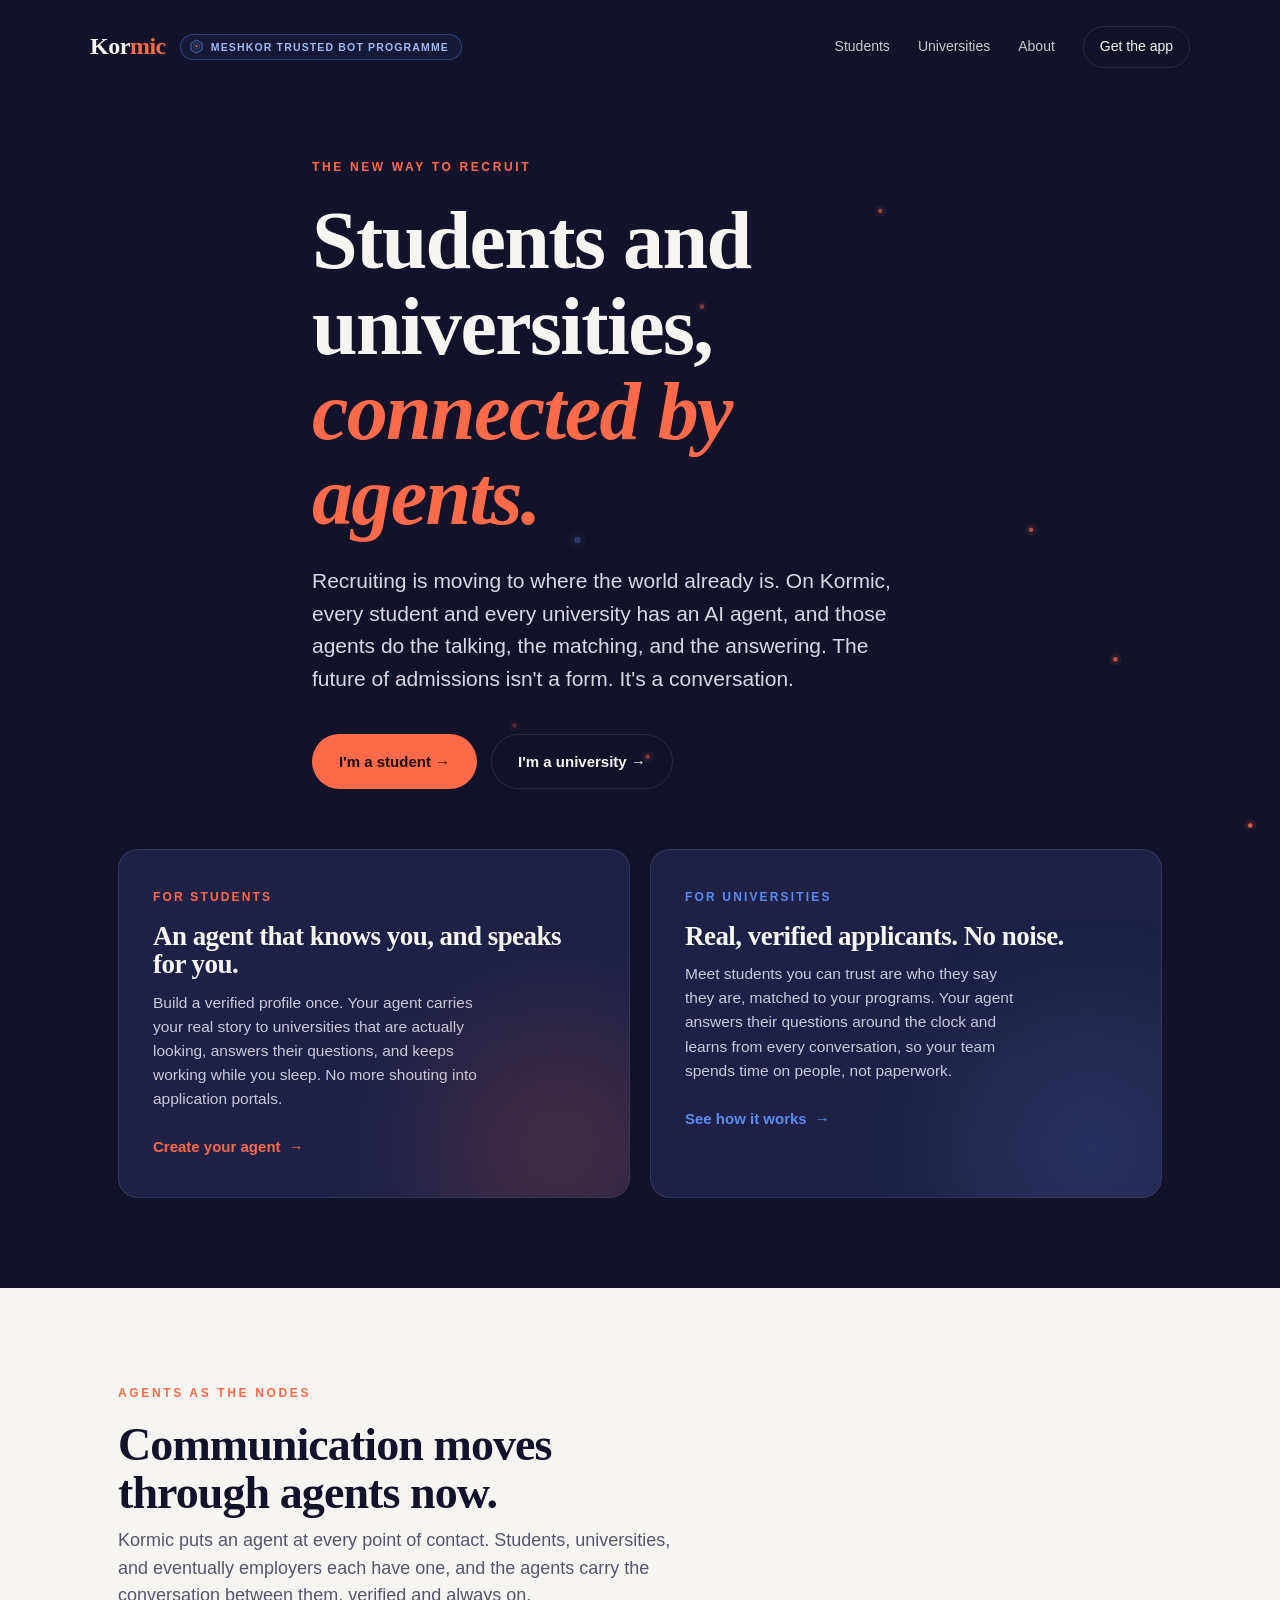
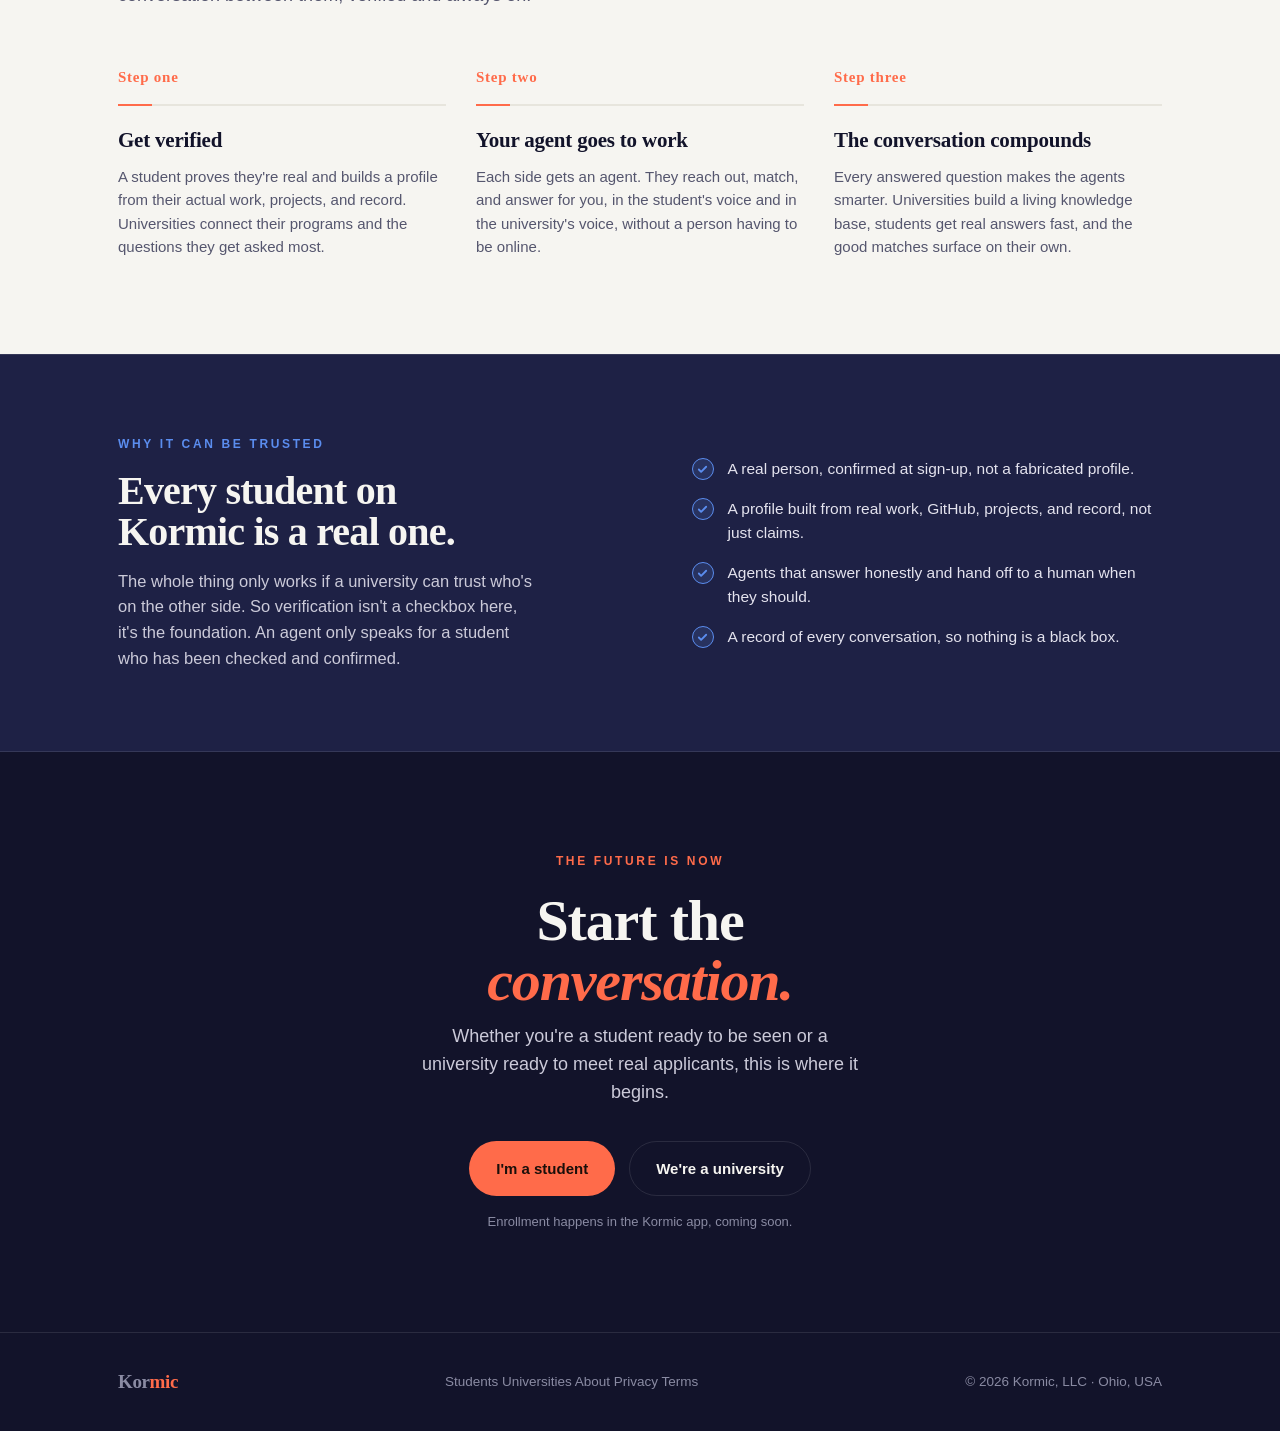
==== index.html @ 0c9975a6 "Initial commit" ====
<!DOCTYPE html>
<html lang="en">
<head>
<meta charset="UTF-8">
<meta name="viewport" content="width=device-width, initial-scale=1.0">
<title>Kormic — students and universities, connected by agents</title>
<style>
  :root{
    --ink:#12132A;        /* deep ink base */
    --ink-soft:#1E2145;
    --paper:#F6F5F1;      /* warm off-white */
    --paper-dim:#E7E5DD;
    --signal:#FF6B4A;     /* warm coral signal */
    --link:#5B8DEF;       /* connection blue */
    --mute:#8A8BA3;
    --line:rgba(255,255,255,.10);
    --maxw:1100px;
  }
  *{box-sizing:border-box;margin:0;padding:0}
  html{scroll-behavior:smooth}
  body{
    background:var(--ink);color:var(--paper);
    font-family:"Inter",-apple-system,BlinkMacSystemFont,"Segoe UI",Helvetica,Arial,sans-serif;
    line-height:1.55;-webkit-font-smoothing:antialiased;overflow-x:hidden;
  }
  .wrap{max-width:var(--maxw);margin:0 auto;padding:0 28px}
  a{color:inherit;text-decoration:none}

  /* ---- display type ---- */
  h1,h2,h3{font-family:"Fraunces","Georgia",serif;font-weight:600;letter-spacing:-.02em;line-height:1.04}
  .eyebrow{font-size:12px;letter-spacing:.22em;text-transform:uppercase;color:var(--signal);font-weight:600}

  /* ---- top bar ---- */
  header{position:relative;z-index:5}
  .bar{display:flex;align-items:center;justify-content:space-between;padding:26px 0}
  .logo{font-family:"Fraunces",serif;font-size:24px;font-weight:600;letter-spacing:-.02em}
  .logo b{color:var(--signal)}
  .logo-wrap{display:flex;flex-direction:column;gap:2px}
  .logo-tag{font-family:"Fraunces",serif;font-style:italic;font-size:11px;color:var(--mute);letter-spacing:.02em}
  .logo-tag b{color:#5B8DEF;font-weight:500}
  .nav{display:flex;gap:28px;align-items:center;font-size:14px;color:var(--paper)}
  .nav a{opacity:.8;transition:opacity .2s}
  .nav a:hover{opacity:1}
  .nav .pill{border:1px solid var(--line);padding:9px 16px;border-radius:100px;opacity:1}
  .nav .pill:hover{background:var(--ink-soft)}

  /* ---- hero ---- */
  .hero{position:relative;padding:64px 0 40px;min-height:76vh;display:flex;flex-direction:column;justify-content:center}
  .hero .eyebrow{margin-bottom:22px}
  .hero h1{font-size:clamp(40px,7vw,82px);max-width:16ch}
  .hero h1 .em{color:var(--signal);font-style:italic}
  .hero p.sub{margin-top:26px;font-size:clamp(17px,2.2vw,21px);max-width:52ch;color:#D8D7E4}
  .hero .actions{margin-top:38px;display:flex;gap:14px;flex-wrap:wrap}
  .btn{padding:15px 26px;border-radius:100px;font-size:15px;font-weight:600;cursor:pointer;border:1px solid transparent;transition:transform .15s,background .2s,border-color .2s;display:inline-flex;align-items:center;gap:10px}
  .btn:hover{transform:translateY(-2px)}
  .btn-signal{background:var(--signal);color:#1a0f0a}
  .btn-signal:hover{background:#ff7d5f}
  .btn-ghost{border-color:var(--line);color:var(--paper)}
  .btn-ghost:hover{background:var(--ink-soft)}

  /* ---- the signature: the connection canvas ---- */
  .stage{position:absolute;inset:0;z-index:0;pointer-events:none}
  #mesh{width:100%;height:100%;display:block}
  .hero .wrap{position:relative;z-index:2}
  /* fade the canvas behind text on the left */
  .hero::after{content:"";position:absolute;inset:0;z-index:1;
    background:linear-gradient(100deg,var(--ink) 30%,rgba(18,19,42,.5) 55%,rgba(18,19,42,.15) 100%)}

  /* ---- the two doors ---- */
  .doors{padding:20px 0 90px;position:relative;z-index:2}
  .doors-grid{display:grid;grid-template-columns:1fr 1fr;gap:20px}
  .door{background:var(--ink-soft);border:1px solid var(--line);border-radius:20px;padding:38px 34px;position:relative;overflow:hidden;transition:border-color .25s,transform .25s}
  .door:hover{transform:translateY(-4px)}
  .door.student:hover{border-color:var(--signal)}
  .door.uni:hover{border-color:var(--link)}
  .door .tag{font-size:12px;letter-spacing:.18em;text-transform:uppercase;font-weight:600;margin-bottom:16px}
  .door.student .tag{color:var(--signal)}
  .door.uni .tag{color:var(--link)}
  .door h3{font-size:27px;margin-bottom:12px}
  .door p{color:#CBCAD9;font-size:15.5px;max-width:40ch}
  .door .go{margin-top:24px;font-weight:600;font-size:15px;display:inline-flex;align-items:center;gap:8px}
  .door.student .go{color:var(--signal)}
  .door.uni .go{color:var(--link)}
  .door .go .arw{transition:transform .2s}
  .door:hover .go .arw{transform:translateX(5px)}
  .door .glow{position:absolute;width:220px;height:220px;border-radius:50%;filter:blur(70px);opacity:.20;right:-40px;bottom:-60px}
  .door.student .glow{background:var(--signal)}
  .door.uni .glow{background:var(--link)}

  /* ---- how it works ---- */
  .how{background:var(--paper);color:var(--ink);padding:96px 0}
  .how .eyebrow{color:var(--signal)}
  .how h2{font-size:clamp(30px,4.5vw,46px);margin:18px 0 10px;max-width:20ch}
  .how .lead{color:#55566E;font-size:18px;max-width:56ch;margin-bottom:56px}
  .steps{display:grid;grid-template-columns:repeat(3,1fr);gap:30px}
  .step{position:relative}
  .step .n{font-family:"Fraunces",serif;font-size:15px;color:var(--signal);font-weight:600;letter-spacing:.05em}
  .step .rule{height:2px;background:var(--paper-dim);margin:14px 0 18px;position:relative}
  .step .rule::before{content:"";position:absolute;left:0;top:0;height:2px;width:34px;background:var(--signal)}
  .step h4{font-family:"Fraunces",serif;font-size:21px;margin-bottom:9px;letter-spacing:-.01em}
  .step p{color:#55566E;font-size:15px}

  /* ---- verified band ---- */
  .band{background:var(--ink-soft);padding:80px 0;border-top:1px solid var(--line);border-bottom:1px solid var(--line)}
  .band-grid{display:grid;grid-template-columns:1.1fr 1fr;gap:56px;align-items:center}
  .band .eyebrow{color:var(--link)}
  .band h2{font-size:clamp(28px,4vw,40px);margin:16px 0 16px;max-width:18ch}
  .band p{color:#CBCAD9;font-size:16.5px;max-width:46ch}
  .checks{list-style:none;display:flex;flex-direction:column;gap:16px}
  .checks li{display:flex;gap:14px;align-items:flex-start;font-size:15.5px;color:#E4E3EE}
  .checks .dot{flex:none;width:22px;height:22px;border-radius:50%;background:rgba(91,141,239,.16);border:1px solid var(--link);display:grid;place-items:center;margin-top:1px}
  .checks .dot svg{width:11px;height:11px}

  /* ---- closing cta ---- */
  .close{padding:100px 0;text-align:center;position:relative;overflow:hidden}
  .close h2{font-size:clamp(32px,5.5vw,58px);max-width:18ch;margin:0 auto 12px}
  .close h2 .em{color:var(--signal);font-style:italic}
  .close p{color:#CBCAD9;font-size:18px;max-width:44ch;margin:0 auto 34px}
  .close .actions{display:flex;gap:14px;justify-content:center;flex-wrap:wrap}

  footer{border-top:1px solid var(--line);padding:34px 0}
  .foot{display:flex;justify-content:space-between;align-items:center;flex-wrap:wrap;gap:16px;color:var(--mute);font-size:13.5px}
  .foot .logo{font-size:19px}

  @media(max-width:820px){
    .doors-grid{grid-template-columns:1fr}
    .steps{grid-template-columns:1fr;gap:34px}
    .band-grid{grid-template-columns:1fr;gap:32px}
    .nav .links{display:none}
    .hero::after{background:linear-gradient(180deg,rgba(18,19,42,.55),var(--ink) 80%)}
  }
  @media(prefers-reduced-motion:reduce){*{animation:none!important;transition:none!important}}

  .brand-row{display:flex;align-items:center;gap:14px}
  .cert-pill{font-family:"Inter",sans-serif;font-size:10.5px;letter-spacing:.11em;text-transform:uppercase;font-weight:600;color:#9db9f2;border:1px solid rgba(91,141,239,.35);border-radius:999px;padding:4px 12px 4px 8px;background:rgba(91,141,239,.06);white-space:nowrap;text-decoration:none;display:inline-flex;align-items:center;gap:7px}
  .cert-pill:hover{border-color:rgba(91,141,239,.65)}
  .mk-hex{width:15px;height:15px;display:block}
  .foot-cert{color:var(--mute);font-size:12.5px;margin-top:10px;display:flex;align-items:center;gap:8px}
  .foot-cert a{color:#9db9f2;text-decoration:none;border-bottom:1px solid rgba(91,141,239,.35)}
  @media(max-width:820px){.cert-pill{display:none}}
</style>
</head>
<body>

<header>
  <div class="wrap bar">
    <div class="brand-row"><div class="logo">Kor<b>mic</b></div><a class="cert-pill" href="https://meshkor.ai/programme.html"><svg class="mk-hex" viewBox="0 0 32 32" fill="none" aria-hidden="true"><path d="M16 2 4 9v14l12 7 12-7V9L16 2Z" stroke="#5B8DEF" stroke-width="1.4" fill="rgba(91,141,239,0.07)"/><path d="M16 8 10 11.5v7L16 22l6-3.5v-7L16 8Z" stroke="rgba(91,141,239,.55)" stroke-width="1.2" fill="none"/><circle cx="16" cy="15" r="2.1" fill="#FF6B4A"/></svg>MeshKor Trusted Bot Programme</a></div>
    <nav class="nav">
      <span class="links" style="display:flex;gap:28px">
        <a href="students.html">Students</a>
        <a href="universities.html">Universities</a>
        <a href="about.html">About</a>
      </span>
      <a href="#start" class="pill">Get the app</a>
    </nav>
  </div>
</header>

<!-- ===================== HERO ===================== -->
<section class="hero">
  <div class="stage"><canvas id="mesh"></canvas></div>
  <div class="wrap">
    <div class="eyebrow">The new way to recruit</div>
    <h1>Students and universities, <span class="em">connected by agents.</span></h1>
    <p class="sub">Recruiting is moving to where the world already is. On Kormic, every student and every university has an AI agent, and those agents do the talking, the matching, and the answering. The future of admissions isn't a form. It's a conversation.</p>
    <div class="actions">
      <a href="students.html" class="btn btn-signal">I'm a student →</a>
      <a href="universities.html" class="btn btn-ghost">I'm a university →</a>
    </div>
  </div>
</section>

<!-- ===================== TWO DOORS ===================== -->
<section class="doors">
  <div class="wrap doors-grid">
    <div class="door student">
      <div class="glow"></div>
      <div class="tag">For students</div>
      <h3>An agent that knows you, and speaks for you.</h3>
      <p>Build a verified profile once. Your agent carries your real story to universities that are actually looking, answers their questions, and keeps working while you sleep. No more shouting into application portals.</p>
      <a href="students.html" class="go">Create your agent <span class="arw">→</span></a>
    </div>
    <div class="door uni">
      <div class="glow"></div>
      <div class="tag">For universities</div>
      <h3>Real, verified applicants. No noise.</h3>
      <p>Meet students you can trust are who they say they are, matched to your programs. Your agent answers their questions around the clock and learns from every conversation, so your team spends time on people, not paperwork.</p>
      <a href="universities.html" class="go">See how it works <span class="arw">→</span></a>
    </div>
  </div>
</section>

<!-- ===================== HOW IT WORKS ===================== -->
<section class="how" id="how">
  <div class="wrap">
    <div class="eyebrow">Agents as the nodes</div>
    <h2>Communication moves through agents now.</h2>
    <p class="lead">Kormic puts an agent at every point of contact. Students, universities, and eventually employers each have one, and the agents carry the conversation between them, verified and always on.</p>
    <div class="steps">
      <div class="step">
        <div class="n">Step one</div>
        <div class="rule"></div>
        <h4>Get verified</h4>
        <p>A student proves they're real and builds a profile from their actual work, projects, and record. Universities connect their programs and the questions they get asked most.</p>
      </div>
      <div class="step">
        <div class="n">Step two</div>
        <div class="rule"></div>
        <h4>Your agent goes to work</h4>
        <p>Each side gets an agent. They reach out, match, and answer for you, in the student's voice and in the university's voice, without a person having to be online.</p>
      </div>
      <div class="step">
        <div class="n">Step three</div>
        <div class="rule"></div>
        <h4>The conversation compounds</h4>
        <p>Every answered question makes the agents smarter. Universities build a living knowledge base, students get real answers fast, and the good matches surface on their own.</p>
      </div>
    </div>
  </div>
</section>

<!-- ===================== VERIFIED BAND ===================== -->
<section class="band" id="verified">
  <div class="wrap band-grid">
    <div>
      <div class="eyebrow">Why it can be trusted</div>
      <h2>Every student on Kormic is a real one.</h2>
      <p>The whole thing only works if a university can trust who's on the other side. So verification isn't a checkbox here, it's the foundation. An agent only speaks for a student who has been checked and confirmed.</p>
    </div>
    <ul class="checks">
      <li><span class="dot"><svg viewBox="0 0 12 12" fill="none"><path d="M2 6l2.5 2.5L10 3" stroke="#5B8DEF" stroke-width="2" stroke-linecap="round" stroke-linejoin="round"/></svg></span> A real person, confirmed at sign-up, not a fabricated profile.</li>
      <li><span class="dot"><svg viewBox="0 0 12 12" fill="none"><path d="M2 6l2.5 2.5L10 3" stroke="#5B8DEF" stroke-width="2" stroke-linecap="round" stroke-linejoin="round"/></svg></span> A profile built from real work, GitHub, projects, and record, not just claims.</li>
      <li><span class="dot"><svg viewBox="0 0 12 12" fill="none"><path d="M2 6l2.5 2.5L10 3" stroke="#5B8DEF" stroke-width="2" stroke-linecap="round" stroke-linejoin="round"/></svg></span> Agents that answer honestly and hand off to a human when they should.</li>
      <li><span class="dot"><svg viewBox="0 0 12 12" fill="none"><path d="M2 6l2.5 2.5L10 3" stroke="#5B8DEF" stroke-width="2" stroke-linecap="round" stroke-linejoin="round"/></svg></span> A record of every conversation, so nothing is a black box.</li>
    </ul>
  </div>
</section>

<!-- ===================== CLOSE ===================== -->
<section class="close" id="start">
  <div class="wrap">
    <div class="eyebrow" style="margin-bottom:20px">The future is now</div>
    <h2>Start the <span class="em">conversation.</span></h2>
    <p>Whether you're a student ready to be seen or a university ready to meet real applicants, this is where it begins.</p>
    <div class="actions">
      <a href="students.html" class="btn btn-signal">I'm a student</a>
      <a href="universities.html" class="btn btn-ghost">We're a university</a>
    </div>
    <div class="note" style="color:var(--mute);font-size:13px;margin-top:16px">Enrollment happens in the Kormic app, coming soon.</div>
  </div>
</section>

<footer>
  <div class="wrap foot">
    <a href="index.html" class="logo">Kor<b>mic</b></a>
    <div class="foot-links">
      <a href="students.html">Students</a>
      <a href="universities.html">Universities</a>
      <a href="about.html">About</a>
      <a href="privacy.html">Privacy</a>
      <a href="terms.html">Terms</a>
    </div>
    <div>© 2026 Kormic, LLC · Ohio, USA</div>
  </div>
</footer>

<script>
// ---- the signature: a living mesh of student & university nodes linked by agents ----
(function(){
  const c = document.getElementById('mesh');
  if(!c) return;
  const ctx = c.getContext('2d');
  let w,h,dpr;
  const reduce = window.matchMedia('(prefers-reduced-motion: reduce)').matches;

  function size(){
    dpr = Math.min(window.devicePixelRatio||1, 2);
    const r = c.getBoundingClientRect();
    w = r.width; h = r.height;
    c.width = w*dpr; c.height = h*dpr;
    ctx.setTransform(dpr,0,0,dpr,0,0);
  }
  size();
  window.addEventListener('resize', size);

  // nodes: two kinds, students (coral) and universities (blue)
  const N = Math.max(14, Math.floor(w/70));
  const nodes = [];
  for(let i=0;i<N;i++){
    const uni = Math.random() > 0.62;
    nodes.push({
      x: Math.random()*w, y: Math.random()*h,
      vx:(Math.random()-.5)*0.25, vy:(Math.random()-.5)*0.25,
      r: uni ? 3.2 : 2.3,
      uni
    });
  }

  function step(){
    ctx.clearRect(0,0,w,h);
    // links between nearby nodes = the agent connections
    for(let i=0;i<nodes.length;i++){
      for(let j=i+1;j<nodes.length;j++){
        const a=nodes[i], b=nodes[j];
        const dx=a.x-b.x, dy=a.y-b.y;
        const d=Math.hypot(dx,dy);
        const max=150;
        if(d<max){
          const o=(1-d/max)*0.5;
          // a student-university link glows warmer
          const mixed = a.uni !== b.uni;
          ctx.strokeStyle = mixed
            ? 'rgba(255,107,74,'+(o*0.9)+')'
            : 'rgba(91,141,239,'+(o*0.5)+')';
          ctx.lineWidth = mixed ? 1.1 : 0.7;
          ctx.beginPath();
          ctx.moveTo(a.x,a.y); ctx.lineTo(b.x,b.y); ctx.stroke();
        }
      }
    }
    // nodes
    for(const n of nodes){
      if(!reduce){ n.x+=n.vx; n.y+=n.vy;
        if(n.x<0||n.x>w) n.vx*=-1;
        if(n.y<0||n.y>h) n.vy*=-1;
      }
      ctx.beginPath();
      ctx.arc(n.x,n.y,n.r,0,Math.PI*2);
      ctx.fillStyle = n.uni ? '#5B8DEF' : '#FF6B4A';
      ctx.fill();
      // soft halo
      ctx.beginPath();
      ctx.arc(n.x,n.y,n.r*2.6,0,Math.PI*2);
      ctx.fillStyle = n.uni ? 'rgba(91,141,239,.10)' : 'rgba(255,107,74,.12)';
      ctx.fill();
    }
    if(!reduce) requestAnimationFrame(step);
  }
  step();
})();
</script>
</body>
</html>
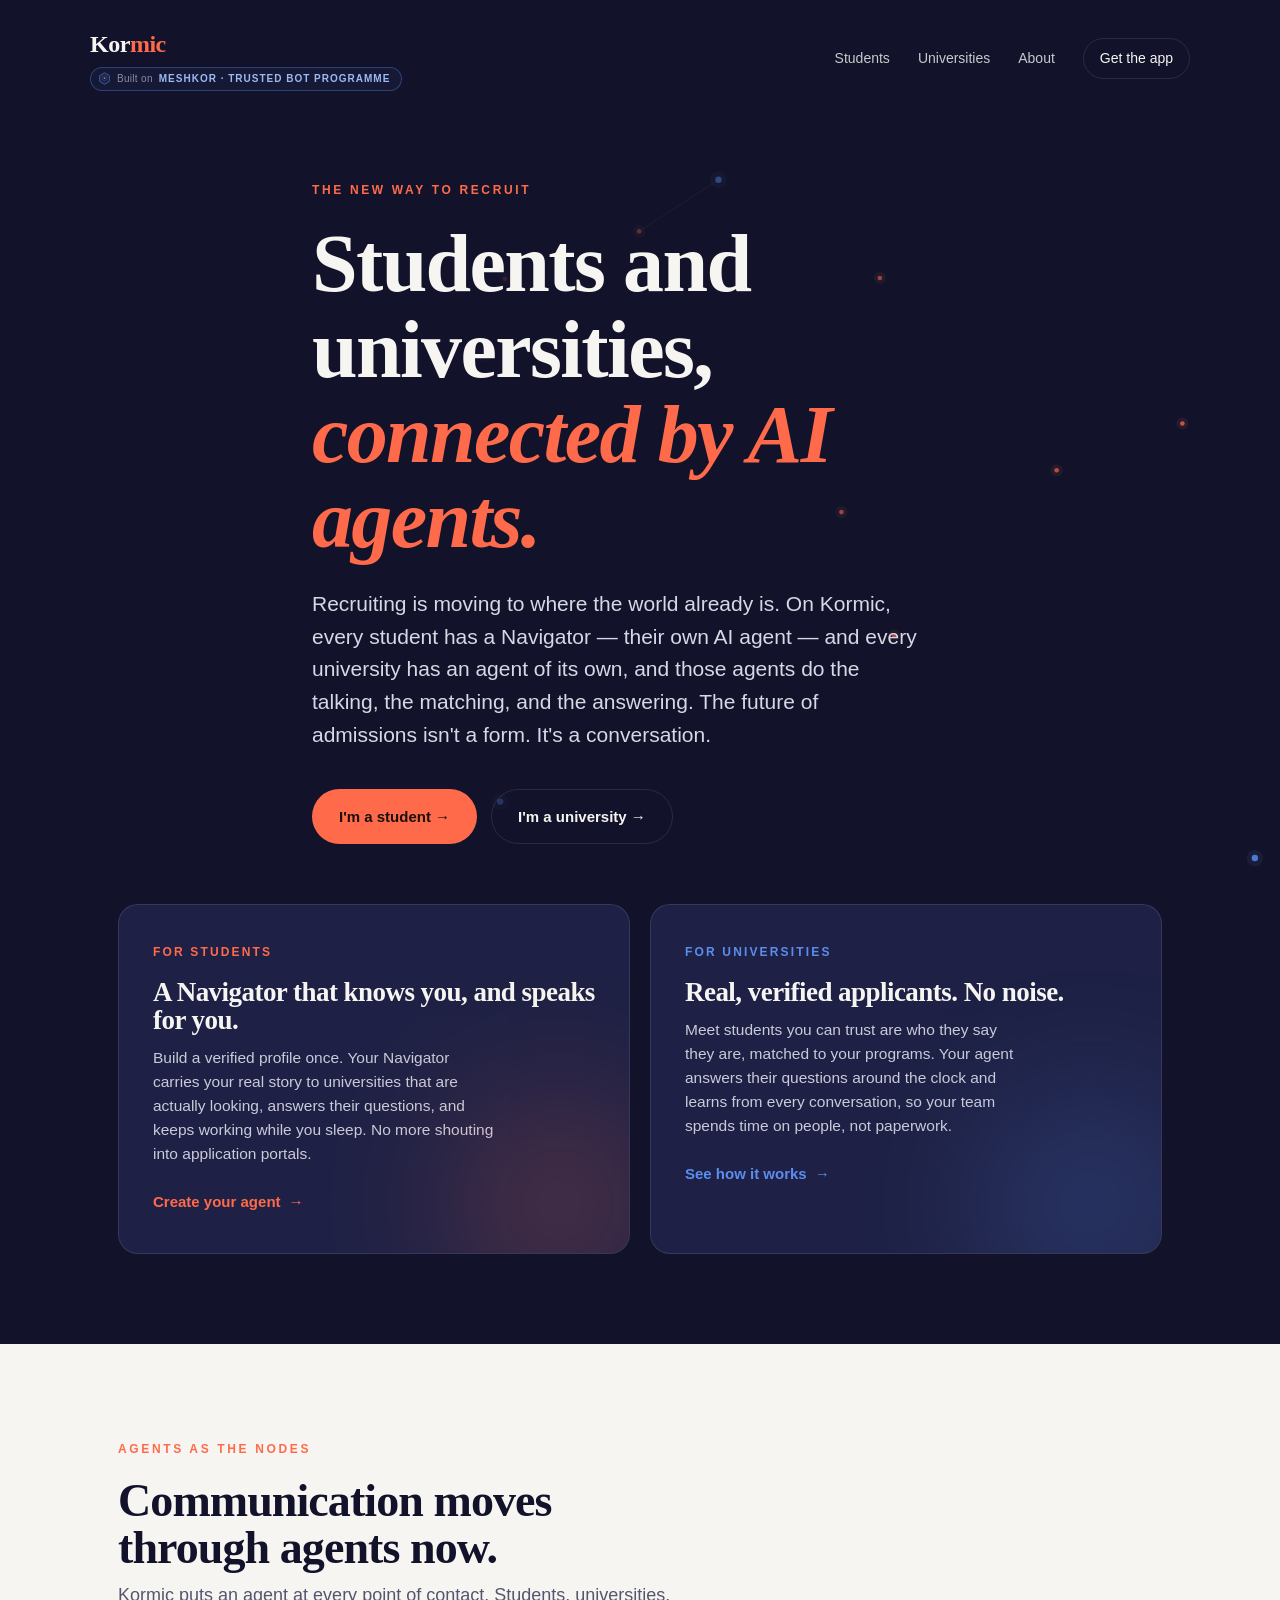
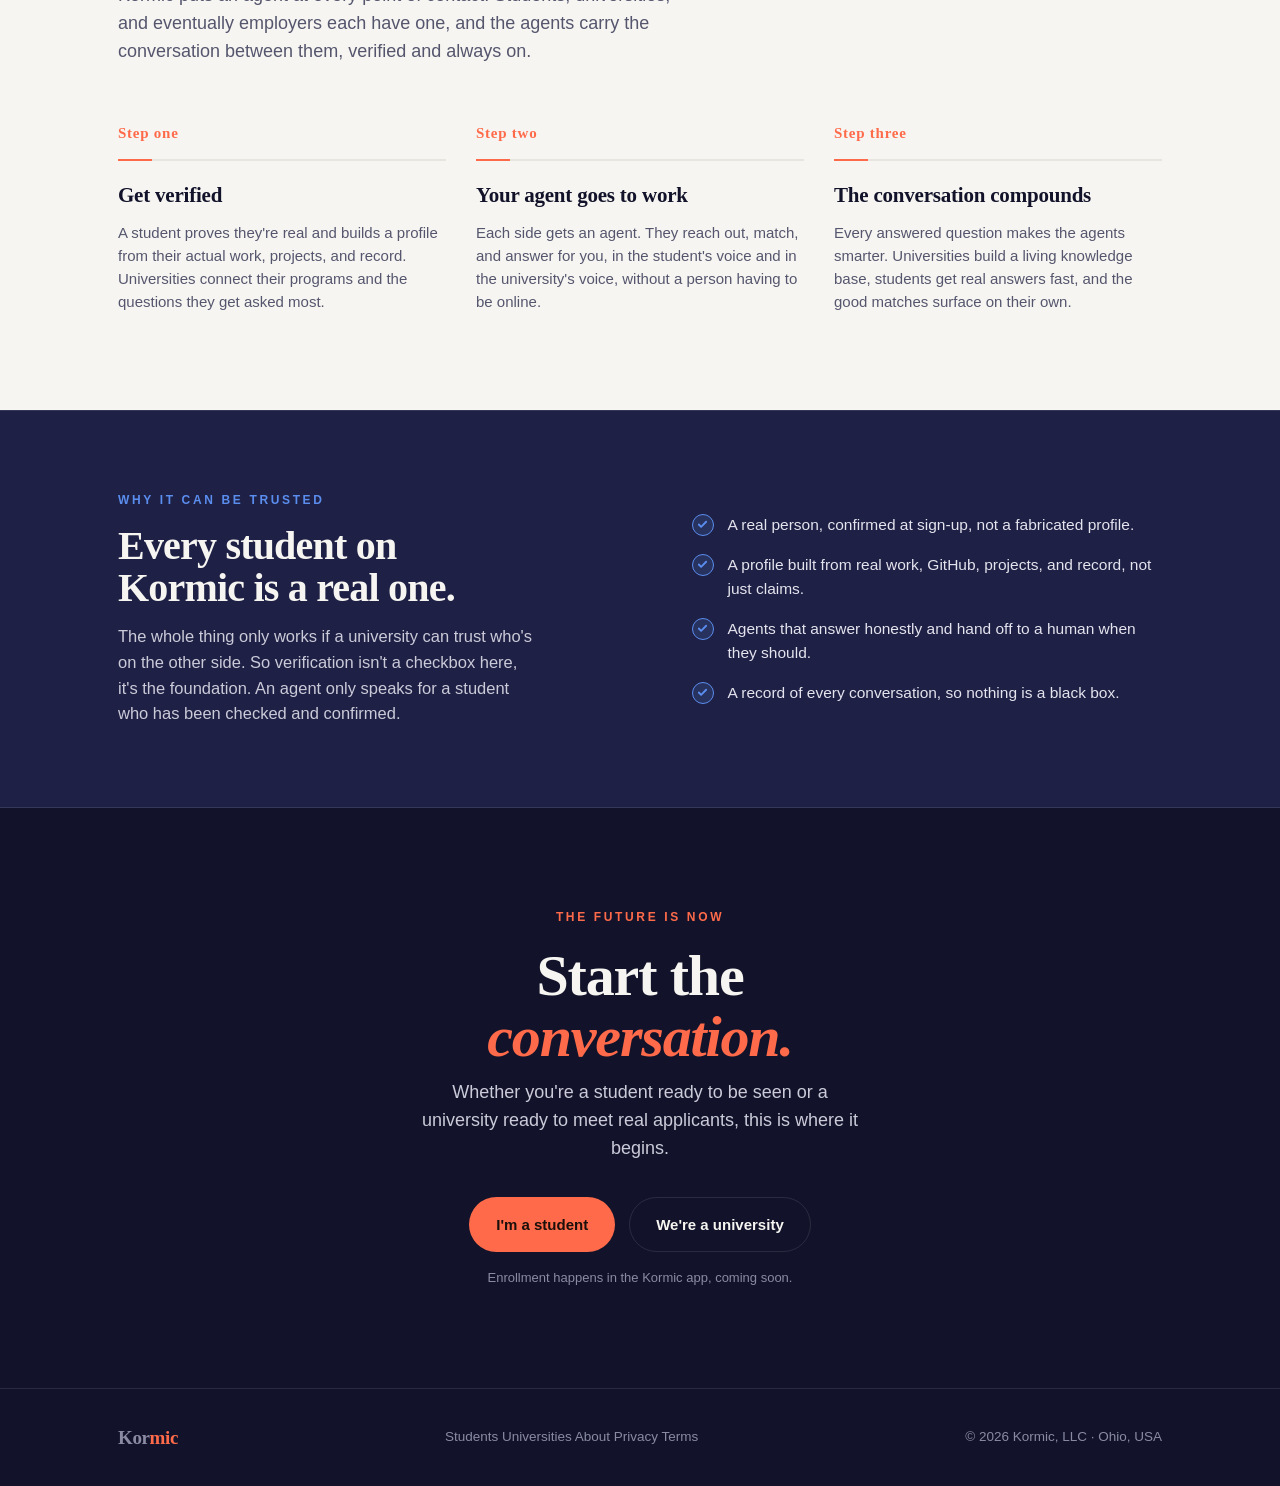
==== commit 5fc3a2a2: "Add files via upload Entity attribution, MeshKor lockup, Navigator language" ====
--- a/index.html
+++ b/index.html
@@ -3,7 +3,7 @@
 <head>
 <meta charset="UTF-8">
 <meta name="viewport" content="width=device-width, initial-scale=1.0">
-<title>Kormic — students and universities, connected by agents</title>
+<title>Kormic — students and universities, connected by AI agents</title>
 <style>
   :root{
     --ink:#12132A;        /* deep ink base */
@@ -138,13 +138,22 @@
   .foot-cert{color:var(--mute);font-size:12.5px;margin-top:10px;display:flex;align-items:center;gap:8px}
   .foot-cert a{color:#9db9f2;text-decoration:none;border-bottom:1px solid rgba(91,141,239,.35)}
   @media(max-width:820px){.cert-pill{display:none}}
+
+  .brand-col{display:flex;flex-direction:column;gap:4px;align-items:flex-start}
+  .cert-pill{font-family:"Inter",sans-serif;font-size:10px;letter-spacing:.1em;text-transform:uppercase;font-weight:600;color:#9db9f2;border:1px solid rgba(91,141,239,.35);border-radius:999px;padding:3px 11px 3px 7px;background:rgba(91,141,239,.06);white-space:nowrap;text-decoration:none;display:inline-flex;align-items:center;gap:6px}
+  .cert-pill:hover{border-color:rgba(91,141,239,.65)}
+  .cert-pill .bo{font-weight:500;color:var(--mute);text-transform:none;letter-spacing:.03em}
+  .mk-hex{width:13px;height:13px;display:block}
+  .foot-cert{color:var(--mute);font-size:12.5px;margin-top:10px;display:flex;align-items:center;gap:8px}
+  .foot-cert a{color:#9db9f2;text-decoration:none;border-bottom:1px solid rgba(91,141,239,.35)}
+  .legal-line{font-size:11px;color:var(--mute);opacity:.75;margin-top:6px}
 </style>
 </head>
 <body>
 
 <header>
   <div class="wrap bar">
-    <div class="brand-row"><div class="logo">Kor<b>mic</b></div><a class="cert-pill" href="https://meshkor.ai/programme.html"><svg class="mk-hex" viewBox="0 0 32 32" fill="none" aria-hidden="true"><path d="M16 2 4 9v14l12 7 12-7V9L16 2Z" stroke="#5B8DEF" stroke-width="1.4" fill="rgba(91,141,239,0.07)"/><path d="M16 8 10 11.5v7L16 22l6-3.5v-7L16 8Z" stroke="rgba(91,141,239,.55)" stroke-width="1.2" fill="none"/><circle cx="16" cy="15" r="2.1" fill="#FF6B4A"/></svg>MeshKor Trusted Bot Programme</a></div>
+    <div class="brand-col"><div class="logo">Kor<b>mic</b></div><a class="cert-pill" href="https://meshkor.ai/programme.html"><svg class="mk-hex" viewBox="0 0 32 32" fill="none" aria-hidden="true"><path d="M16 2 4 9v14l12 7 12-7V9L16 2Z" stroke="#5B8DEF" stroke-width="1.4" fill="rgba(91,141,239,0.07)"/><path d="M16 8 10 11.5v7L16 22l6-3.5v-7L16 8Z" stroke="rgba(91,141,239,.55)" stroke-width="1.2" fill="none"/><circle cx="16" cy="15" r="2.1" fill="#FF6B4A"/></svg><span class="bo">Built on</span> MeshKor · Trusted Bot Programme</a></div>
     <nav class="nav">
       <span class="links" style="display:flex;gap:28px">
         <a href="students.html">Students</a>
@@ -161,8 +170,8 @@
   <div class="stage"><canvas id="mesh"></canvas></div>
   <div class="wrap">
     <div class="eyebrow">The new way to recruit</div>
-    <h1>Students and universities, <span class="em">connected by agents.</span></h1>
-    <p class="sub">Recruiting is moving to where the world already is. On Kormic, every student and every university has an AI agent, and those agents do the talking, the matching, and the answering. The future of admissions isn't a form. It's a conversation.</p>
+    <h1>Students and universities, <span class="em">connected by AI agents.</span></h1>
+    <p class="sub">Recruiting is moving to where the world already is. On Kormic, every student has a Navigator — their own AI agent — and every university has an agent of its own, and those agents do the talking, the matching, and the answering. The future of admissions isn't a form. It's a conversation.</p>
     <div class="actions">
       <a href="students.html" class="btn btn-signal">I'm a student →</a>
       <a href="universities.html" class="btn btn-ghost">I'm a university →</a>
@@ -176,8 +185,8 @@
     <div class="door student">
       <div class="glow"></div>
       <div class="tag">For students</div>
-      <h3>An agent that knows you, and speaks for you.</h3>
-      <p>Build a verified profile once. Your agent carries your real story to universities that are actually looking, answers their questions, and keeps working while you sleep. No more shouting into application portals.</p>
+      <h3>A Navigator that knows you, and speaks for you.</h3>
+      <p>Build a verified profile once. Your Navigator carries your real story to universities that are actually looking, answers their questions, and keeps working while you sleep. No more shouting into application portals.</p>
       <a href="students.html" class="go">Create your agent <span class="arw">→</span></a>
     </div>
     <div class="door uni">
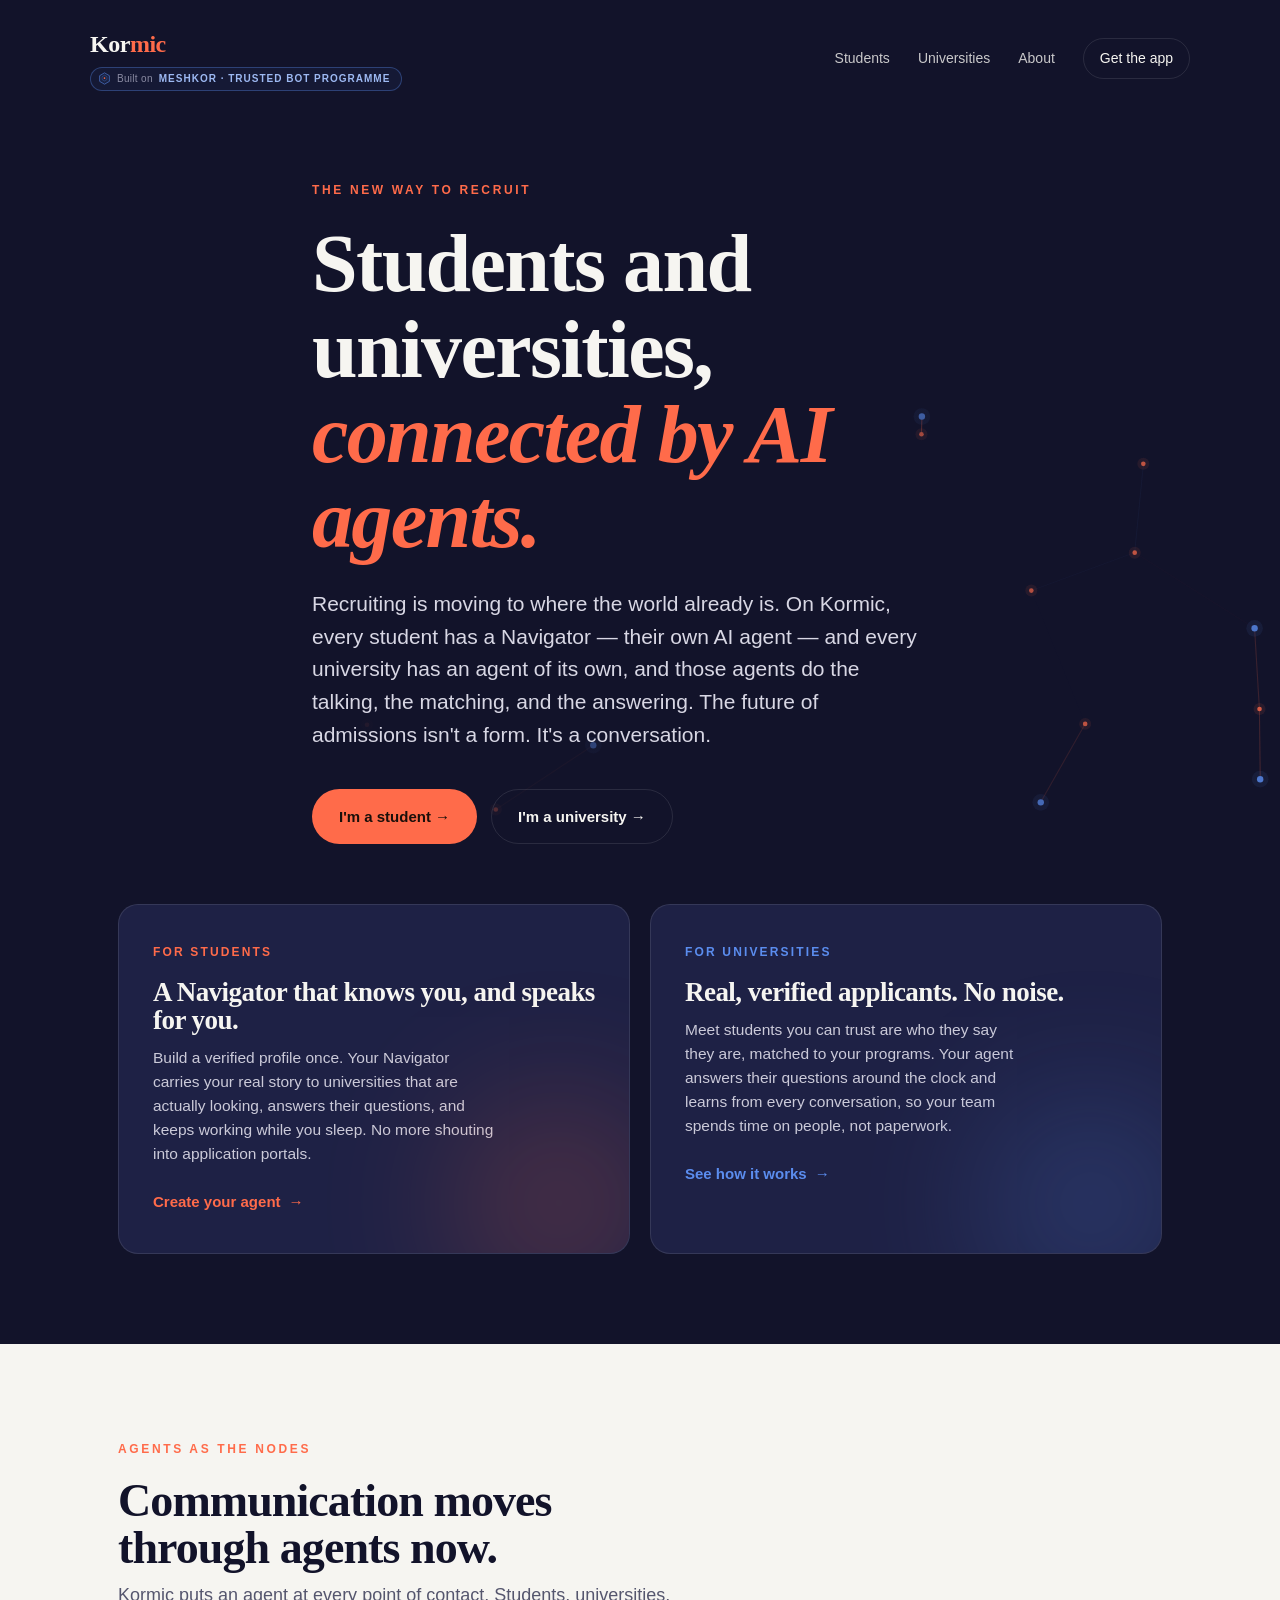
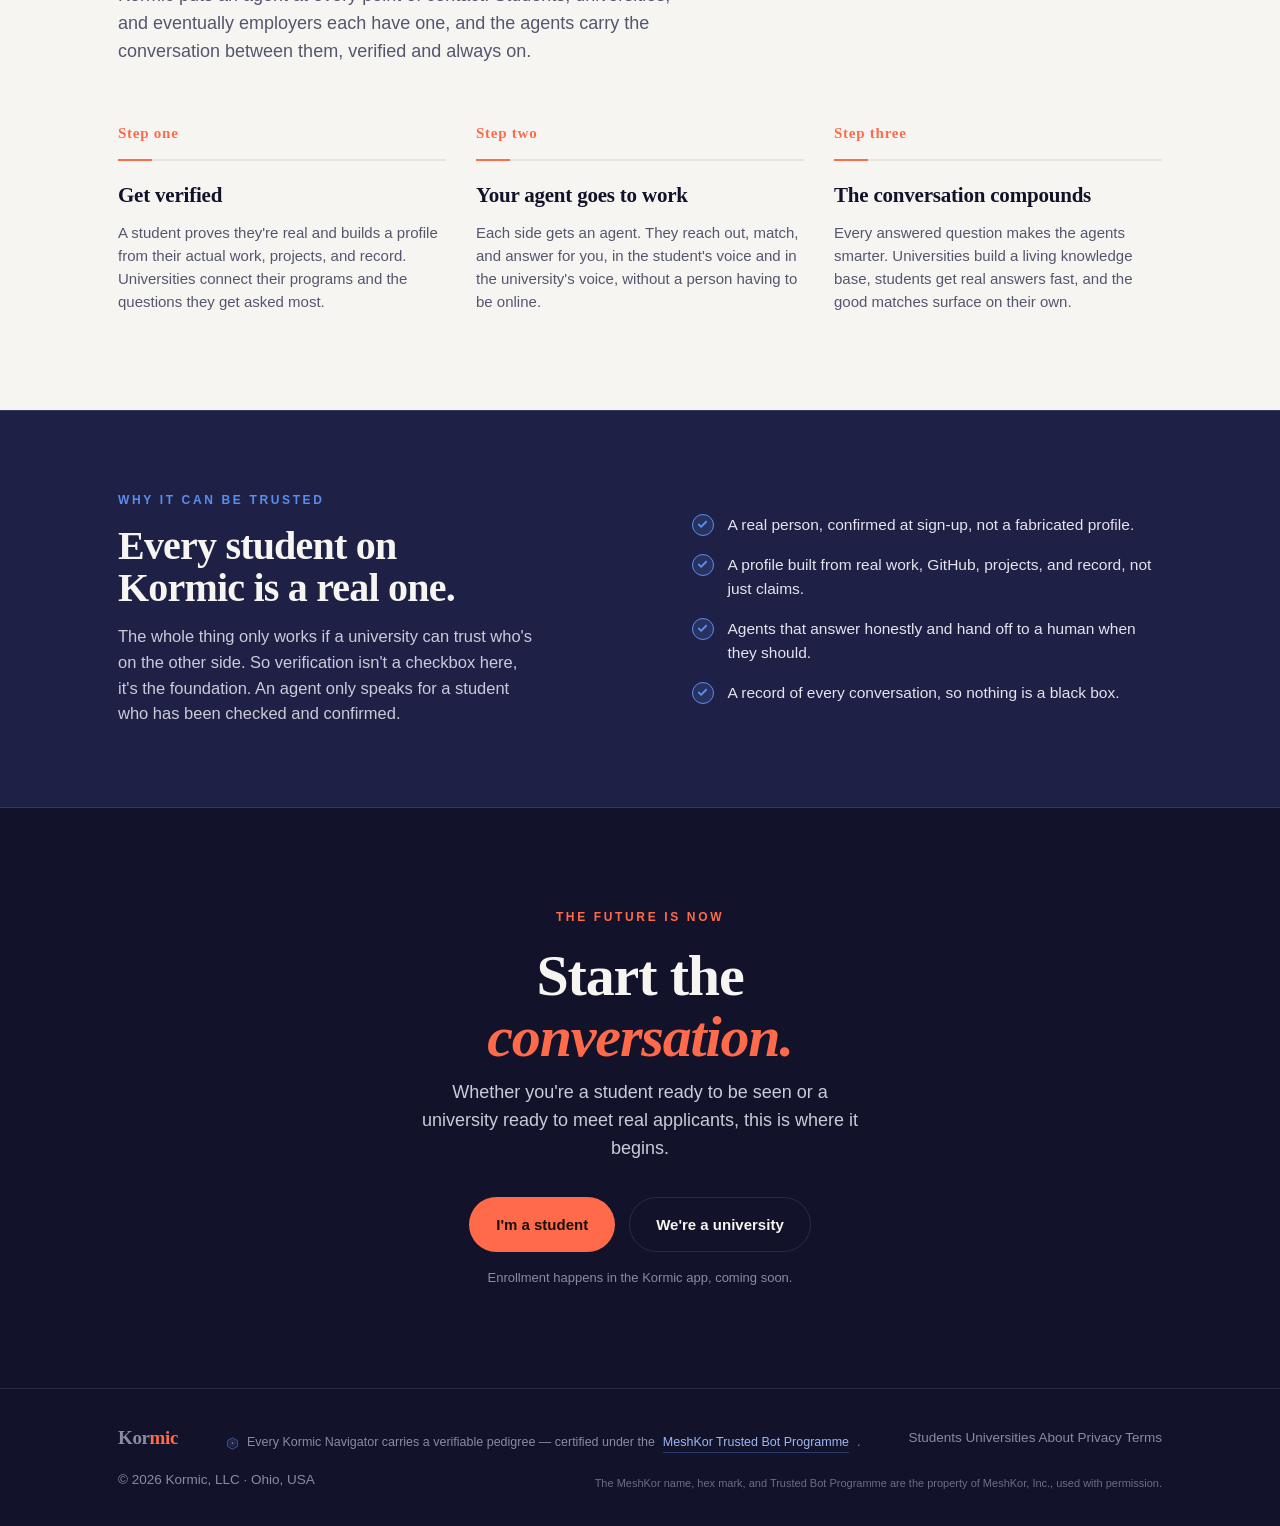
==== commit c63a5d05: "Add files via upload Footer Fix" ====
--- a/index.html
+++ b/index.html
@@ -262,6 +262,7 @@
 <footer>
   <div class="wrap foot">
     <a href="index.html" class="logo">Kor<b>mic</b></a>
+    <div class="foot-cert"><svg class="mk-hex" viewBox="0 0 32 32" fill="none" aria-hidden="true"><path d="M16 2 4 9v14l12 7 12-7V9L16 2Z" stroke="#5B8DEF" stroke-width="1.4" fill="rgba(91,141,239,0.07)"/><path d="M16 8 10 11.5v7L16 22l6-3.5v-7L16 8Z" stroke="rgba(91,141,239,.55)" stroke-width="1.2" fill="none"/><circle cx="16" cy="15" r="2.1" fill="#FF6B4A"/></svg>Every Kormic Navigator carries a verifiable pedigree — certified under the <a href="https://meshkor.ai/programme.html">MeshKor Trusted Bot Programme</a>.</div>
     <div class="foot-links">
       <a href="students.html">Students</a>
       <a href="universities.html">Universities</a>
@@ -270,6 +271,7 @@
       <a href="terms.html">Terms</a>
     </div>
     <div>© 2026 Kormic, LLC · Ohio, USA</div>
+      <div class="legal-line">The MeshKor name, hex mark, and Trusted Bot Programme are the property of MeshKor, Inc., used with permission.</div>
   </div>
 </footer>
 
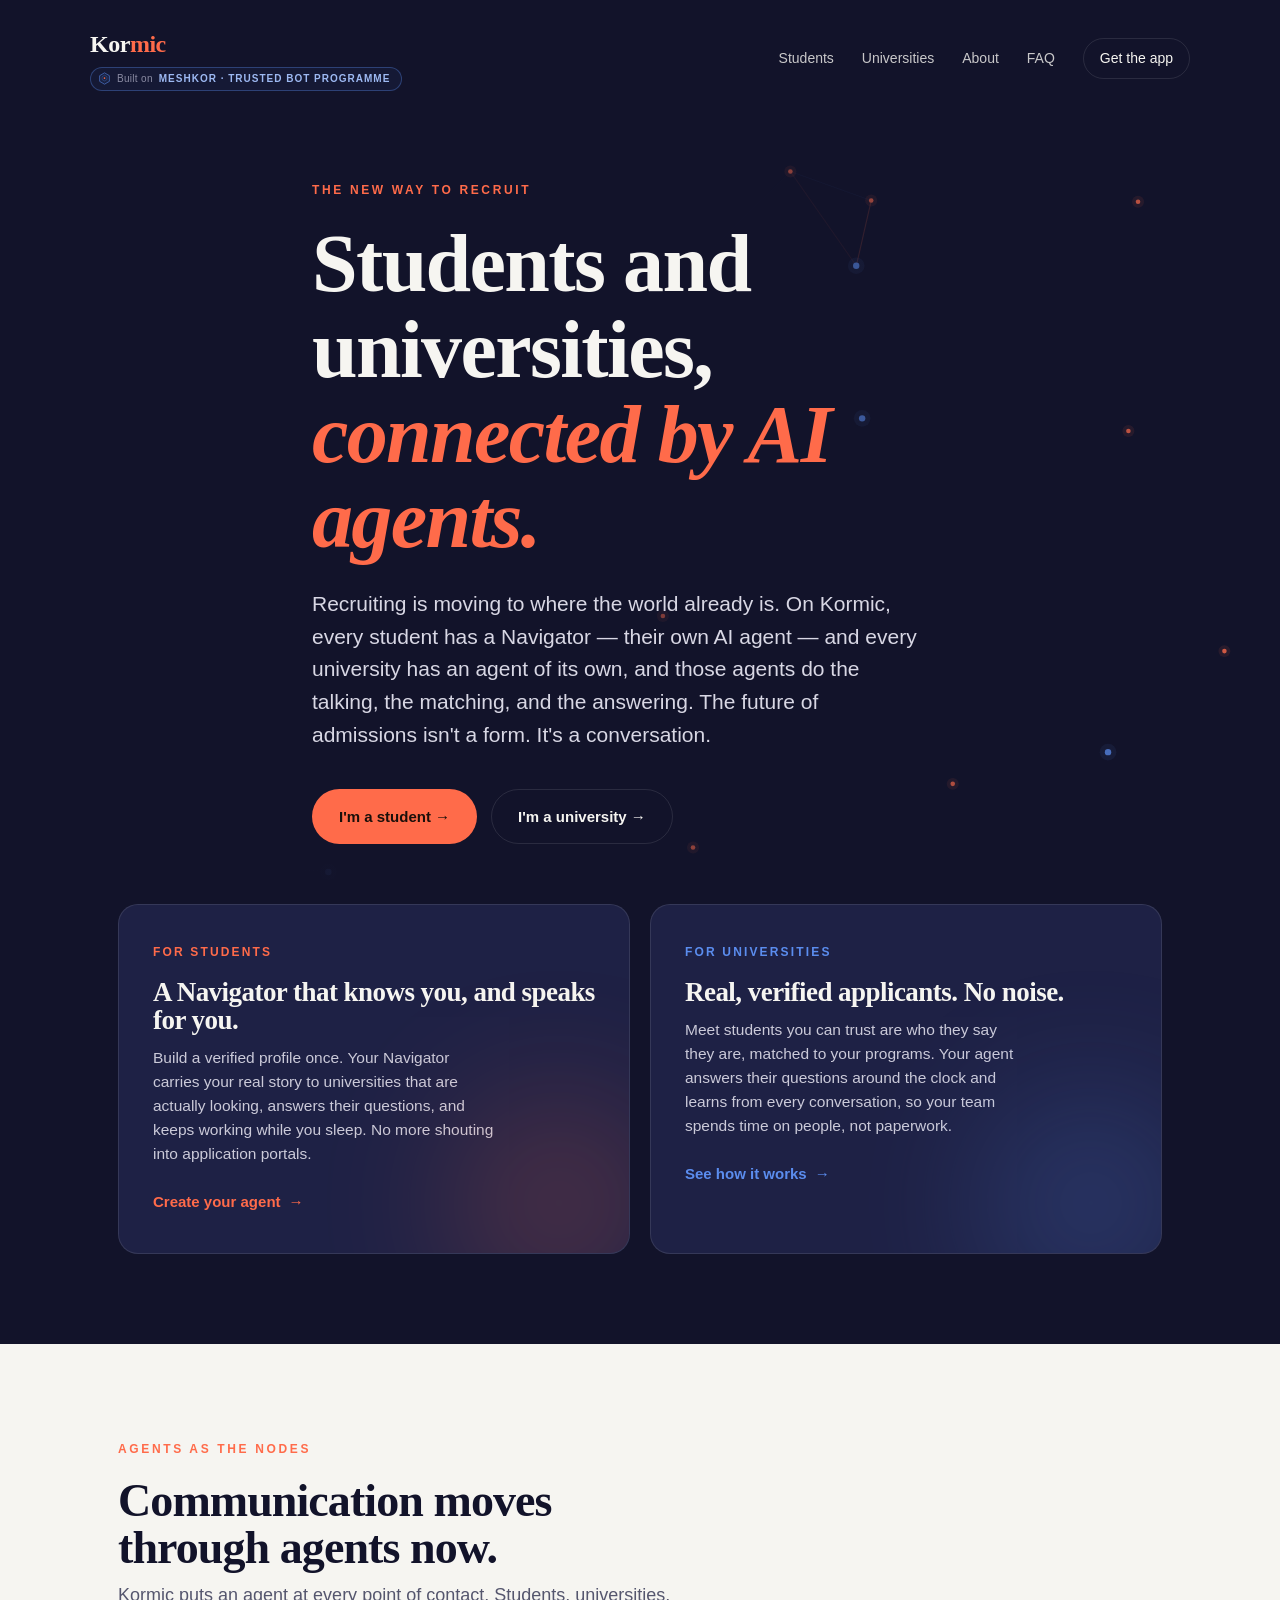
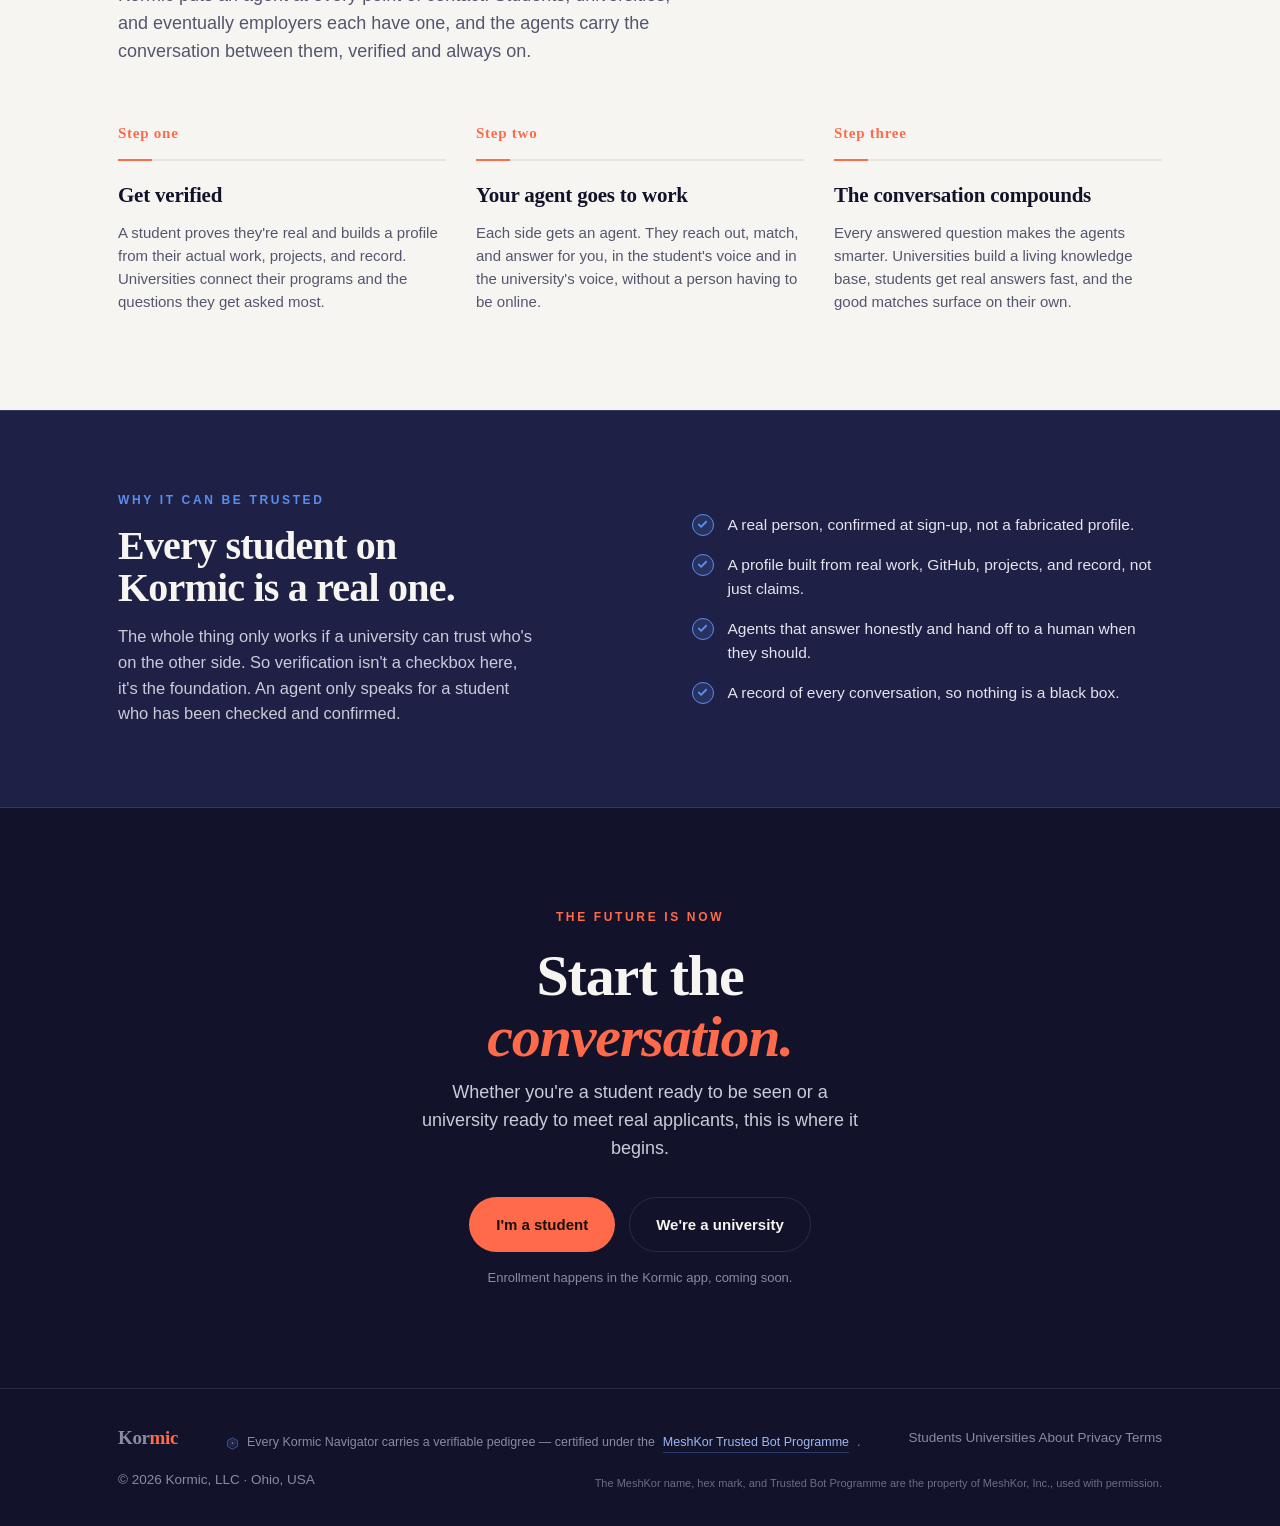
==== commit 24f298c4: "Add files via upload FAQ add" ====
--- a/index.html
+++ b/index.html
@@ -159,6 +159,7 @@
         <a href="students.html">Students</a>
         <a href="universities.html">Universities</a>
         <a href="about.html">About</a>
+        <a href="faq.html">FAQ</a>
       </span>
       <a href="#start" class="pill">Get the app</a>
     </nav>
